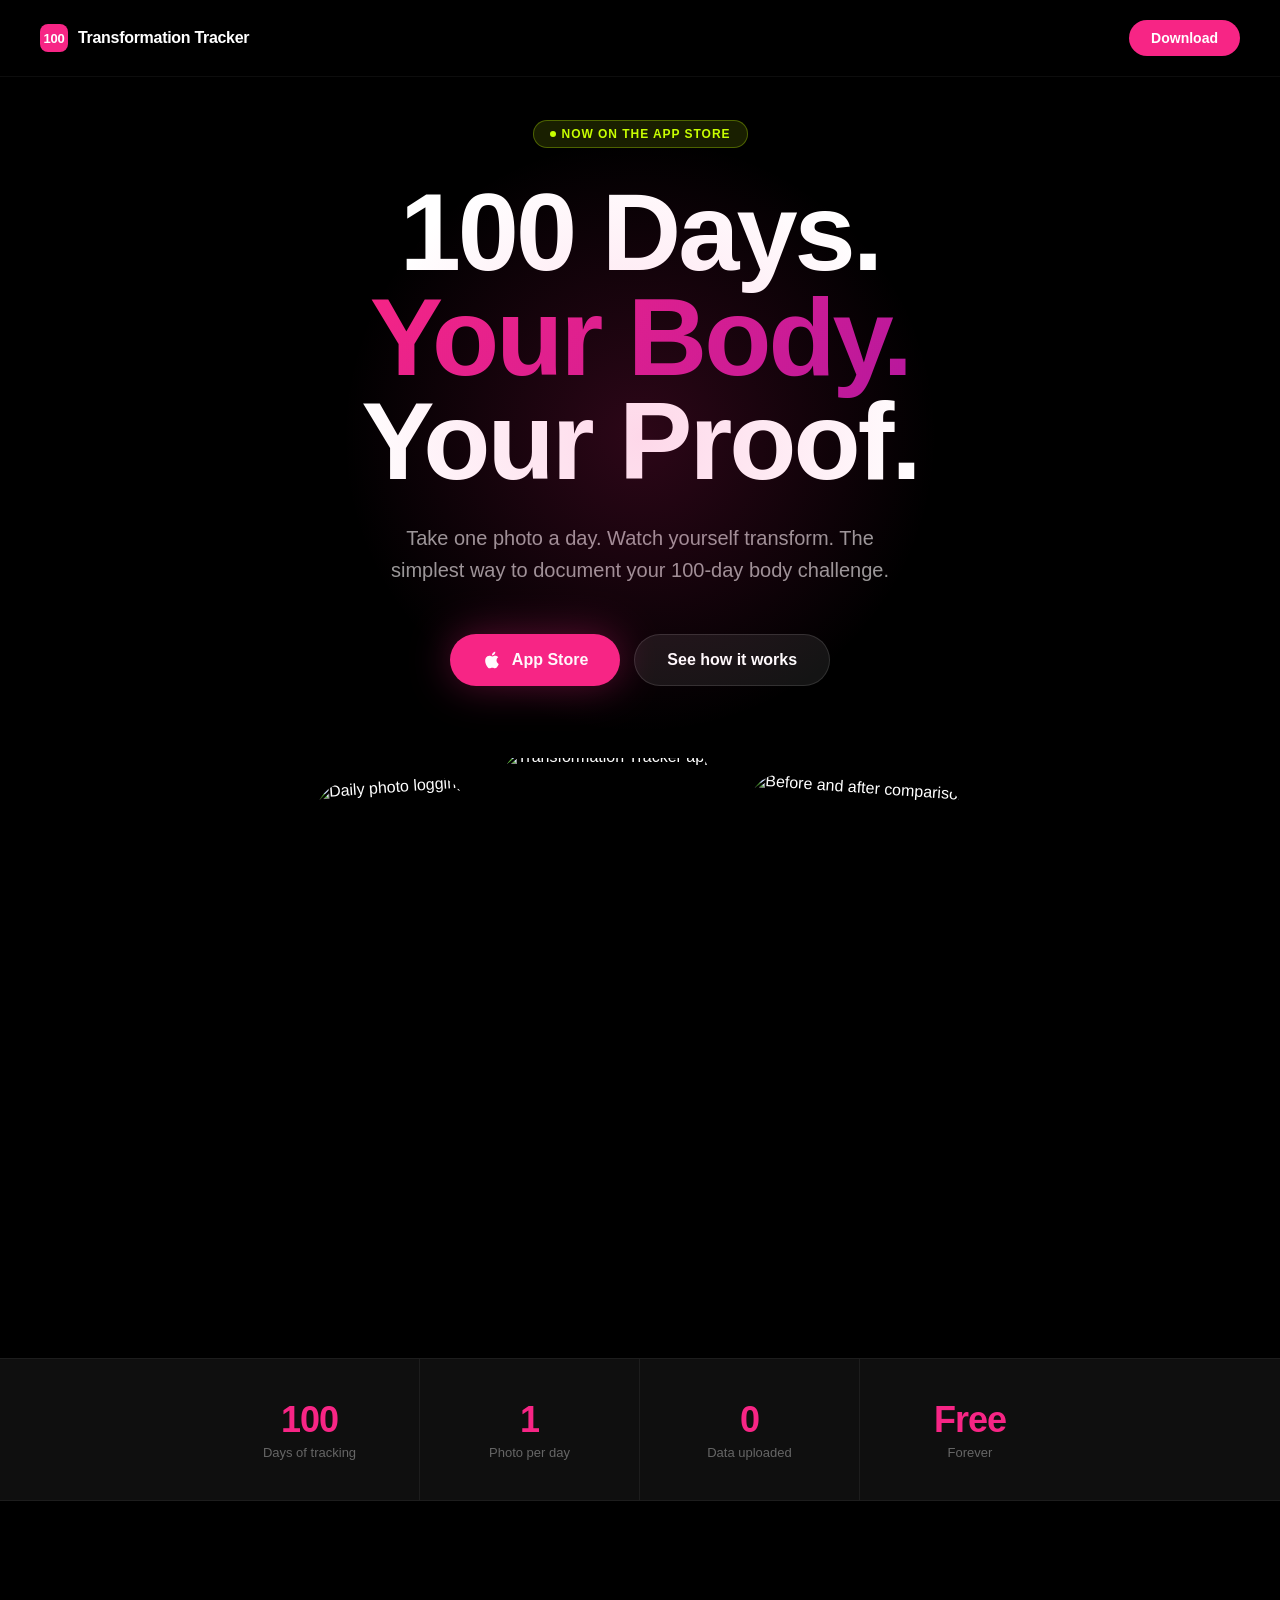
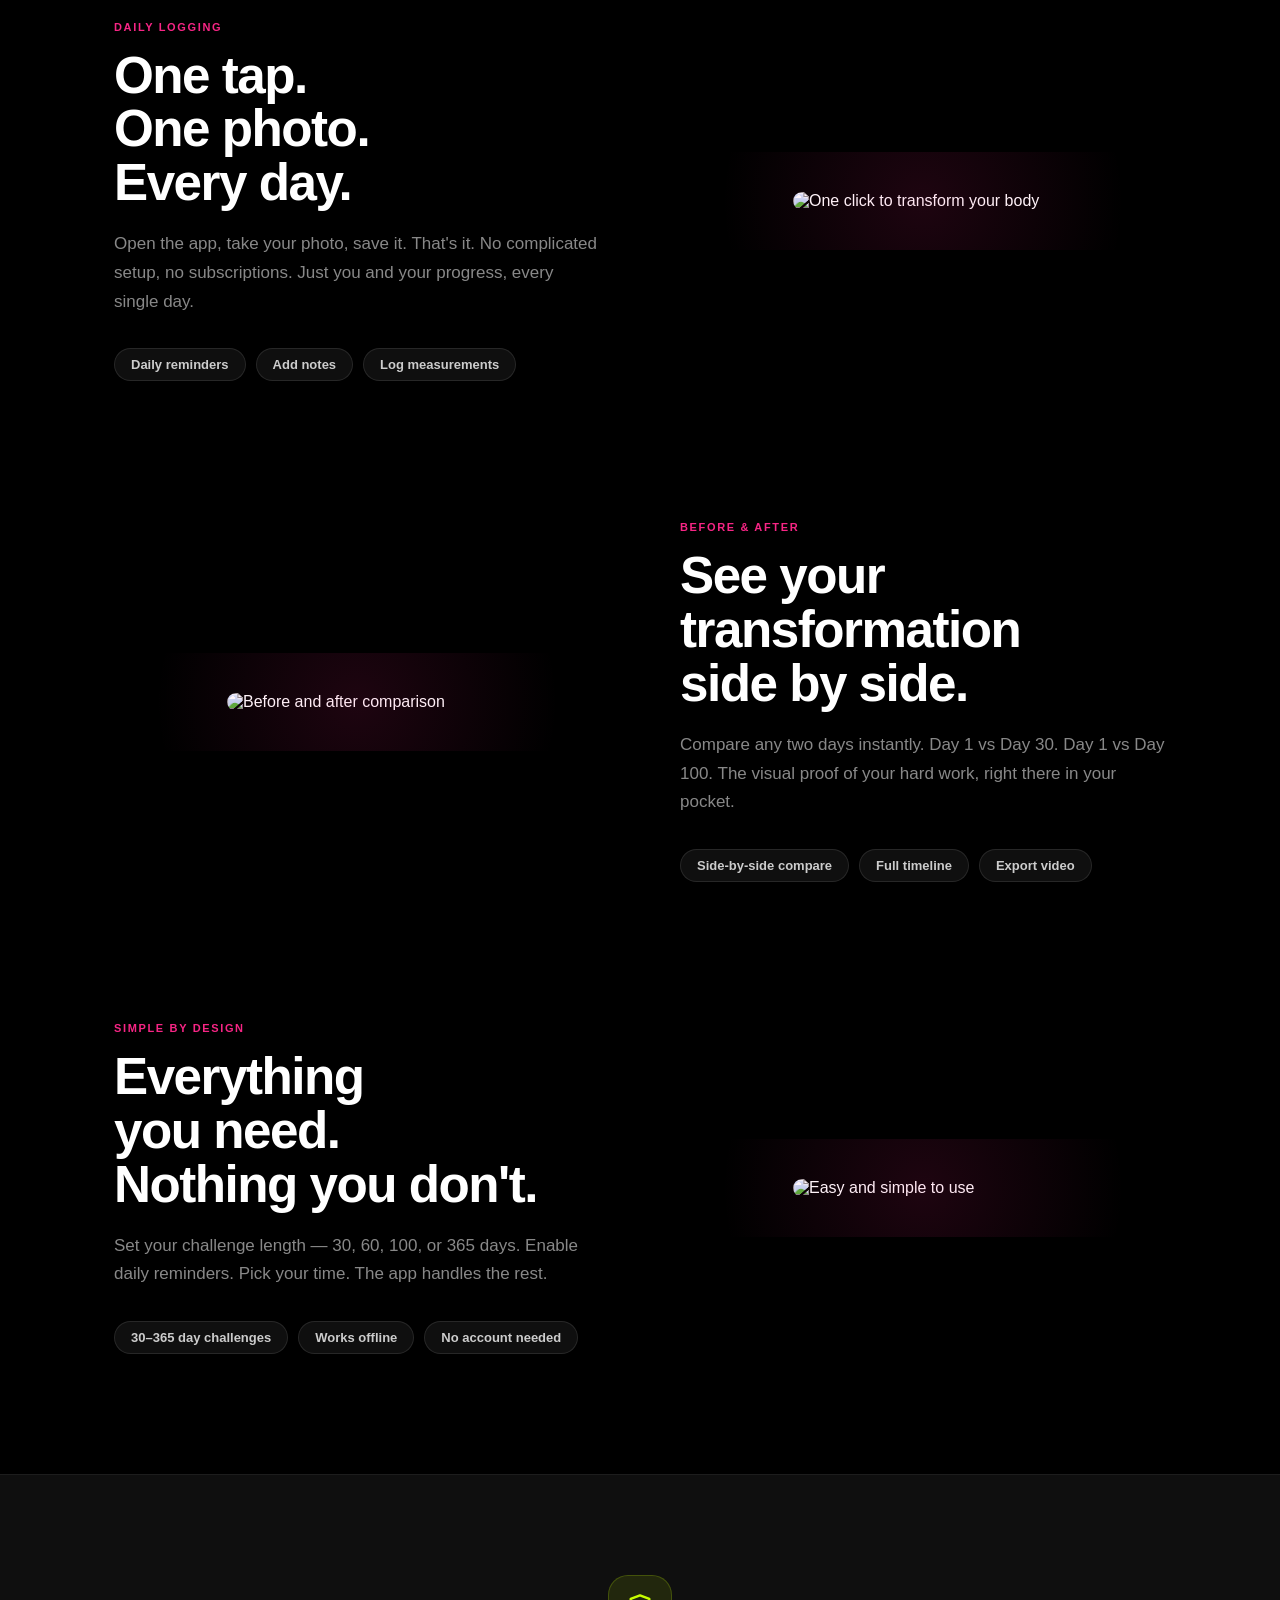
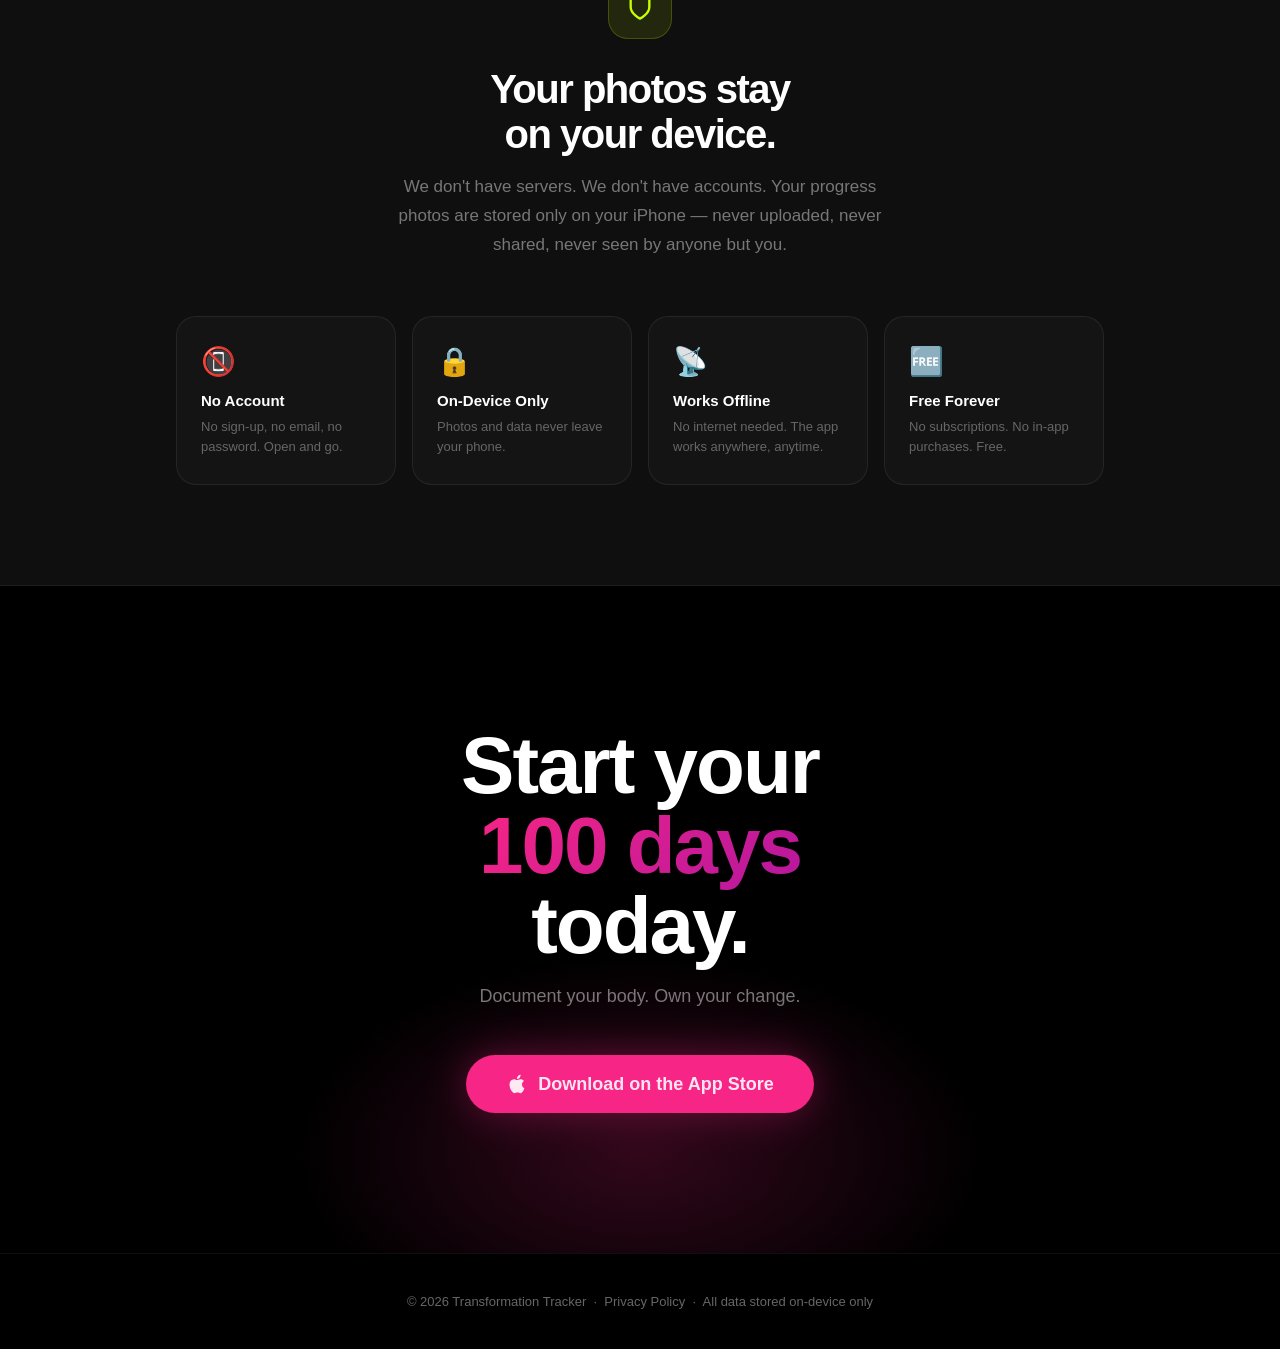
==== landing.html @ 6f02fa73 "Add landing page with screenshots and App Store CTA Co-Authored-By: Claude Sonnet 4.6 <noreply@anthr" ====
<!DOCTYPE html>
<html lang="en">
<head>
<meta charset="UTF-8">
<meta name="viewport" content="width=device-width, initial-scale=1.0">
<title>Transformation Tracker — 100 Day Challenge</title>
<meta name="description" content="Track your 100-day body transformation with daily progress photos. Fully private. Works offline. Available on the App Store.">
<meta property="og:title" content="Transformation Tracker">
<meta property="og:description" content="Document your body. Own your change. One photo a day.">
<meta property="og:image" content="1.png">
<style>
  *, *::before, *::after { box-sizing: border-box; margin: 0; padding: 0; }

  :root {
    --pink: #F72585;
    --lime: #C8FF00;
    --bg: #000;
    --surface: #0f0f0f;
    --card: #141414;
    --muted: #666;
    --text: #fff;
  }

  html { scroll-behavior: smooth; }

  body {
    background: var(--bg);
    color: var(--text);
    font-family: -apple-system, BlinkMacSystemFont, 'Segoe UI', sans-serif;
    overflow-x: hidden;
    -webkit-font-smoothing: antialiased;
  }

  /* ── NAV ── */
  nav {
    position: fixed; top: 0; left: 0; right: 0; z-index: 100;
    display: flex; align-items: center; justify-content: space-between;
    padding: 20px 40px;
    background: rgba(0,0,0,.7);
    backdrop-filter: blur(20px);
    -webkit-backdrop-filter: blur(20px);
    border-bottom: 1px solid rgba(255,255,255,.05);
  }
  .nav-logo {
    display: flex; align-items: center; gap: 10px;
    font-size: 16px; font-weight: 700; letter-spacing: -.3px;
  }
  .nav-logo-dot {
    width: 28px; height: 28px; border-radius: 8px;
    background: var(--pink);
    display: flex; align-items: center; justify-content: center;
    font-size: 13px; font-weight: 900; color: #fff;
  }
  .nav-cta {
    background: var(--pink); color: #fff;
    border: none; border-radius: 50px; padding: 10px 22px;
    font-size: 14px; font-weight: 700; cursor: pointer;
    text-decoration: none;
    transition: opacity .2s, transform .2s;
  }
  .nav-cta:hover { opacity: .85; transform: translateY(-1px); }

  /* ── HERO ── */
  .hero {
    min-height: 100vh;
    display: flex; flex-direction: column; align-items: center; justify-content: center;
    text-align: center; padding: 120px 24px 80px;
    position: relative; overflow: hidden;
  }
  .hero-glow {
    position: absolute; top: 10%; left: 50%; transform: translateX(-50%);
    width: 600px; height: 600px; border-radius: 50%;
    background: radial-gradient(circle, rgba(247,37,133,.18) 0%, transparent 70%);
    pointer-events: none;
  }
  .hero-badge {
    display: inline-flex; align-items: center; gap: 6px;
    background: rgba(200,255,0,.12); border: 1px solid rgba(200,255,0,.3);
    color: var(--lime); border-radius: 50px; padding: 6px 16px;
    font-size: 12px; font-weight: 700; letter-spacing: .08em; text-transform: uppercase;
    margin-bottom: 32px;
  }
  .hero-badge span { width: 6px; height: 6px; border-radius: 50%; background: var(--lime); }
  .hero h1 {
    font-size: clamp(52px, 10vw, 110px);
    font-weight: 900; line-height: .95; letter-spacing: -3px;
    margin-bottom: 28px;
  }
  .hero h1 em {
    font-style: normal;
    background: linear-gradient(135deg, var(--pink), #B5179E);
    -webkit-background-clip: text; -webkit-text-fill-color: transparent;
    background-clip: text;
  }
  .hero-sub {
    font-size: clamp(16px, 2.5vw, 20px); color: #999; line-height: 1.6;
    max-width: 520px; margin: 0 auto 48px;
  }
  .hero-actions { display: flex; gap: 14px; flex-wrap: wrap; justify-content: center; }
  .btn-primary {
    display: inline-flex; align-items: center; gap: 10px;
    background: var(--pink); color: #fff;
    border-radius: 50px; padding: 16px 32px;
    font-size: 16px; font-weight: 700; text-decoration: none;
    transition: transform .2s, box-shadow .2s;
    box-shadow: 0 0 40px rgba(247,37,133,.35);
  }
  .btn-primary:hover { transform: translateY(-2px); box-shadow: 0 0 60px rgba(247,37,133,.5); }
  .btn-secondary {
    display: inline-flex; align-items: center; gap: 10px;
    background: rgba(255,255,255,.08); color: #fff;
    border: 1px solid rgba(255,255,255,.12);
    border-radius: 50px; padding: 16px 32px;
    font-size: 16px; font-weight: 600; text-decoration: none;
    transition: background .2s;
  }
  .btn-secondary:hover { background: rgba(255,255,255,.13); }

  /* phone strip */
  .hero-phones {
    display: flex; gap: 20px; justify-content: center; align-items: flex-end;
    margin-top: 72px; padding: 0 20px;
    overflow: hidden;
  }
  .hero-phones img {
    height: 520px; border-radius: 36px;
    box-shadow: 0 40px 80px rgba(0,0,0,.8);
    transition: transform .4s;
  }
  .hero-phones img:nth-child(1) { transform: rotate(-4deg) translateY(20px); }
  .hero-phones img:nth-child(2) { transform: rotate(0deg) translateY(-10px); z-index: 2; }
  .hero-phones img:nth-child(3) { transform: rotate(4deg) translateY(20px); }
  .hero-phones img:nth-child(4) { display: none; }

  /* ── STATS BAR ── */
  .stats {
    display: flex; justify-content: center; gap: 0;
    border-top: 1px solid rgba(255,255,255,.06);
    border-bottom: 1px solid rgba(255,255,255,.06);
    background: var(--surface);
  }
  .stat {
    flex: 1; max-width: 220px;
    text-align: center; padding: 40px 20px;
    border-right: 1px solid rgba(255,255,255,.06);
  }
  .stat:last-child { border-right: none; }
  .stat-num { font-size: 36px; font-weight: 900; letter-spacing: -1px; color: var(--pink); }
  .stat-label { font-size: 13px; color: var(--muted); margin-top: 4px; font-weight: 500; }

  /* ── FEATURES ── */
  .section { padding: 120px 24px; max-width: 1100px; margin: 0 auto; }

  .feature {
    display: grid; grid-template-columns: 1fr 1fr;
    gap: 80px; align-items: center; margin-bottom: 140px;
  }
  .feature:last-child { margin-bottom: 0; }
  .feature.reverse { direction: rtl; }
  .feature.reverse > * { direction: ltr; }

  .feature-text {}
  .feature-eyebrow {
    font-size: 11px; font-weight: 800; letter-spacing: .15em; text-transform: uppercase;
    color: var(--pink); margin-bottom: 16px;
  }
  .feature h2 {
    font-size: clamp(32px, 4vw, 52px); font-weight: 900; line-height: 1.05;
    letter-spacing: -1.5px; margin-bottom: 20px;
  }
  .feature p {
    font-size: 17px; color: #888; line-height: 1.7; margin-bottom: 32px;
  }
  .feature-pills { display: flex; gap: 10px; flex-wrap: wrap; }
  .pill {
    background: rgba(255,255,255,.06); border: 1px solid rgba(255,255,255,.1);
    border-radius: 50px; padding: 8px 16px; font-size: 13px; font-weight: 600; color: #ccc;
  }

  .feature-img-wrap {
    position: relative; display: flex; justify-content: center;
  }
  .feature-img-wrap::before {
    content: ''; position: absolute; inset: -40px;
    background: radial-gradient(circle at center, rgba(247,37,133,.12) 0%, transparent 70%);
    pointer-events: none;
  }
  .feature-img-wrap img {
    width: 260px; border-radius: 36px;
    box-shadow: 0 40px 100px rgba(0,0,0,.7);
  }

  /* ── PRIVACY BLOCK ── */
  .privacy-section {
    background: var(--surface);
    border-top: 1px solid rgba(255,255,255,.06);
    border-bottom: 1px solid rgba(255,255,255,.06);
    padding: 100px 24px; text-align: center;
  }
  .privacy-icon {
    width: 64px; height: 64px; border-radius: 20px;
    background: rgba(200,255,0,.1); border: 1px solid rgba(200,255,0,.2);
    display: flex; align-items: center; justify-content: center;
    margin: 0 auto 28px;
  }
  .privacy-section h2 { font-size: 40px; font-weight: 900; letter-spacing: -1.5px; margin-bottom: 16px; }
  .privacy-section p { font-size: 17px; color: #777; max-width: 520px; margin: 0 auto; line-height: 1.7; }
  .privacy-cards {
    display: flex; justify-content: center; gap: 16px; margin-top: 56px; flex-wrap: wrap;
  }
  .privacy-card {
    background: var(--card); border: 1px solid rgba(255,255,255,.07);
    border-radius: 20px; padding: 28px 24px; max-width: 220px; text-align: left;
  }
  .privacy-card-icon { font-size: 28px; margin-bottom: 14px; }
  .privacy-card h4 { font-size: 15px; font-weight: 700; margin-bottom: 8px; }
  .privacy-card p { font-size: 13px; color: var(--muted); line-height: 1.5; }

  /* ── CTA ── */
  .cta-section {
    padding: 140px 24px; text-align: center;
    position: relative; overflow: hidden;
  }
  .cta-glow {
    position: absolute; bottom: -100px; left: 50%; transform: translateX(-50%);
    width: 700px; height: 400px;
    background: radial-gradient(ellipse, rgba(247,37,133,.2) 0%, transparent 70%);
    pointer-events: none;
  }
  .cta-section h2 {
    font-size: clamp(40px, 7vw, 80px); font-weight: 900;
    letter-spacing: -2px; line-height: 1; margin-bottom: 20px;
  }
  .cta-section p { font-size: 18px; color: #777; margin-bottom: 48px; }

  /* ── FOOTER ── */
  footer {
    border-top: 1px solid rgba(255,255,255,.06);
    padding: 40px 24px; text-align: center;
    color: var(--muted); font-size: 13px;
  }
  footer a { color: var(--muted); text-decoration: none; }
  footer a:hover { color: #fff; }

  /* ── RESPONSIVE ── */
  @media (max-width: 768px) {
    nav { padding: 16px 20px; }
    .feature { grid-template-columns: 1fr; gap: 48px; margin-bottom: 100px; }
    .feature.reverse { direction: ltr; }
    .feature-img-wrap { order: -1; }
    .feature-img-wrap img { width: 220px; }
    .hero-phones img { height: 340px; }
    .stats { flex-wrap: wrap; }
    .stat { min-width: 50%; border-bottom: 1px solid rgba(255,255,255,.06); }
  }
  @media (max-width: 480px) {
    .hero-phones img:nth-child(1),
    .hero-phones img:nth-child(3) { display: none; }
    .hero-phones img:nth-child(2) { height: 420px; transform: none; }
  }
</style>
</head>
<body>

<!-- NAV -->
<nav>
  <div class="nav-logo">
    <div class="nav-logo-dot">100</div>
    Transformation Tracker
  </div>
  <a href="#download" class="nav-cta">Download</a>
</nav>

<!-- HERO -->
<section class="hero">
  <div class="hero-glow"></div>
  <div class="hero-badge"><span></span> Now on the App Store</div>
  <h1>100 Days.<br><em>Your Body.</em><br>Your Proof.</h1>
  <p class="hero-sub">Take one photo a day. Watch yourself transform. The simplest way to document your 100-day body challenge.</p>
  <div class="hero-actions">
    <a href="#download" class="btn-primary">
      <svg width="20" height="20" viewBox="0 0 24 24" fill="currentColor"><path d="M18.71 19.5c-.83 1.24-1.71 2.45-3.05 2.47-1.34.03-1.77-.79-3.29-.79-1.53 0-2 .77-3.27.82-1.31.05-2.3-1.32-3.14-2.53C4.25 17 2.94 12.45 4.7 9.39c.87-1.52 2.43-2.48 4.12-2.51 1.28-.02 2.5.87 3.29.87.78 0 2.26-1.07 3.8-.91.65.03 2.47.26 3.64 1.98-.09.06-2.17 1.28-2.15 3.81.03 3.02 2.65 4.03 2.68 4.04-.03.07-.42 1.44-1.38 2.83M13 3.5c.73-.83 1.94-1.46 2.94-1.5.13 1.17-.34 2.35-1.04 3.19-.69.85-1.83 1.51-2.95 1.42-.15-1.15.41-2.35 1.05-3.11z"/></svg>
      App Store
    </a>
    <a href="#features" class="btn-secondary">See how it works</a>
  </div>
  <div class="hero-phones">
    <img src="2.png" alt="Daily photo logging">
    <img src="1.png" alt="Transformation Tracker app">
    <img src="3.png" alt="Before and after comparison">
    <img src="4.png" alt="Settings">
  </div>
</section>

<!-- STATS -->
<div class="stats">
  <div class="stat">
    <div class="stat-num">100</div>
    <div class="stat-label">Days of tracking</div>
  </div>
  <div class="stat">
    <div class="stat-num">1</div>
    <div class="stat-label">Photo per day</div>
  </div>
  <div class="stat">
    <div class="stat-num">0</div>
    <div class="stat-label">Data uploaded</div>
  </div>
  <div class="stat">
    <div class="stat-num">Free</div>
    <div class="stat-label">Forever</div>
  </div>
</div>

<!-- FEATURES -->
<div class="section" id="features">

  <!-- Feature 1 -->
  <div class="feature">
    <div class="feature-text">
      <div class="feature-eyebrow">Daily Logging</div>
      <h2>One tap.<br>One photo.<br>Every day.</h2>
      <p>Open the app, take your photo, save it. That's it. No complicated setup, no subscriptions. Just you and your progress, every single day.</p>
      <div class="feature-pills">
        <span class="pill">Daily reminders</span>
        <span class="pill">Add notes</span>
        <span class="pill">Log measurements</span>
      </div>
    </div>
    <div class="feature-img-wrap">
      <img src="2.png" alt="One click to transform your body">
    </div>
  </div>

  <!-- Feature 2 -->
  <div class="feature reverse">
    <div class="feature-text">
      <div class="feature-eyebrow">Before & After</div>
      <h2>See your<br>transformation<br>side by side.</h2>
      <p>Compare any two days instantly. Day 1 vs Day 30. Day 1 vs Day 100. The visual proof of your hard work, right there in your pocket.</p>
      <div class="feature-pills">
        <span class="pill">Side-by-side compare</span>
        <span class="pill">Full timeline</span>
        <span class="pill">Export video</span>
      </div>
    </div>
    <div class="feature-img-wrap">
      <img src="3.png" alt="Before and after comparison">
    </div>
  </div>

  <!-- Feature 3 -->
  <div class="feature">
    <div class="feature-text">
      <div class="feature-eyebrow">Simple by Design</div>
      <h2>Everything<br>you need.<br>Nothing you don't.</h2>
      <p>Set your challenge length — 30, 60, 100, or 365 days. Enable daily reminders. Pick your time. The app handles the rest.</p>
      <div class="feature-pills">
        <span class="pill">30–365 day challenges</span>
        <span class="pill">Works offline</span>
        <span class="pill">No account needed</span>
      </div>
    </div>
    <div class="feature-img-wrap">
      <img src="4.png" alt="Easy and simple to use">
    </div>
  </div>

</div>

<!-- PRIVACY -->
<div class="privacy-section">
  <div class="privacy-icon">
    <svg width="28" height="28" viewBox="0 0 24 24" fill="none" stroke="#C8FF00" stroke-width="2" stroke-linecap="round" stroke-linejoin="round"><path d="M12 22s8-4 8-10V5l-8-3-8 3v7c0 6 8 10 8 10z"/></svg>
  </div>
  <h2>Your photos stay<br>on your device.</h2>
  <p>We don't have servers. We don't have accounts. Your progress photos are stored only on your iPhone — never uploaded, never shared, never seen by anyone but you.</p>
  <div class="privacy-cards">
    <div class="privacy-card">
      <div class="privacy-card-icon">📵</div>
      <h4>No Account</h4>
      <p>No sign-up, no email, no password. Open and go.</p>
    </div>
    <div class="privacy-card">
      <div class="privacy-card-icon">🔒</div>
      <h4>On-Device Only</h4>
      <p>Photos and data never leave your phone.</p>
    </div>
    <div class="privacy-card">
      <div class="privacy-card-icon">📡</div>
      <h4>Works Offline</h4>
      <p>No internet needed. The app works anywhere, anytime.</p>
    </div>
    <div class="privacy-card">
      <div class="privacy-card-icon">🆓</div>
      <h4>Free Forever</h4>
      <p>No subscriptions. No in-app purchases. Free.</p>
    </div>
  </div>
</div>

<!-- FINAL CTA -->
<section class="cta-section" id="download">
  <div class="cta-glow"></div>
  <h2>Start your<br><em style="font-style:normal; background:linear-gradient(135deg,#F72585,#B5179E); -webkit-background-clip:text; -webkit-text-fill-color:transparent; background-clip:text;">100 days</em><br>today.</h2>
  <p>Document your body. Own your change.</p>
  <a href="#" class="btn-primary" style="font-size:18px; padding:18px 40px;">
    <svg width="22" height="22" viewBox="0 0 24 24" fill="currentColor"><path d="M18.71 19.5c-.83 1.24-1.71 2.45-3.05 2.47-1.34.03-1.77-.79-3.29-.79-1.53 0-2 .77-3.27.82-1.31.05-2.3-1.32-3.14-2.53C4.25 17 2.94 12.45 4.7 9.39c.87-1.52 2.43-2.48 4.12-2.51 1.28-.02 2.5.87 3.29.87.78 0 2.26-1.07 3.8-.91.65.03 2.47.26 3.64 1.98-.09.06-2.17 1.28-2.15 3.81.03 3.02 2.65 4.03 2.68 4.04-.03.07-.42 1.44-1.38 2.83M13 3.5c.73-.83 1.94-1.46 2.94-1.5.13 1.17-.34 2.35-1.04 3.19-.69.85-1.83 1.51-2.95 1.42-.15-1.15.41-2.35 1.05-3.11z"/></svg>
    Download on the App Store
  </a>
</section>

<!-- FOOTER -->
<footer>
  <p>&copy; 2026 Transformation Tracker &nbsp;·&nbsp; <a href="#">Privacy Policy</a> &nbsp;·&nbsp; All data stored on-device only</p>
</footer>

</body>
</html>
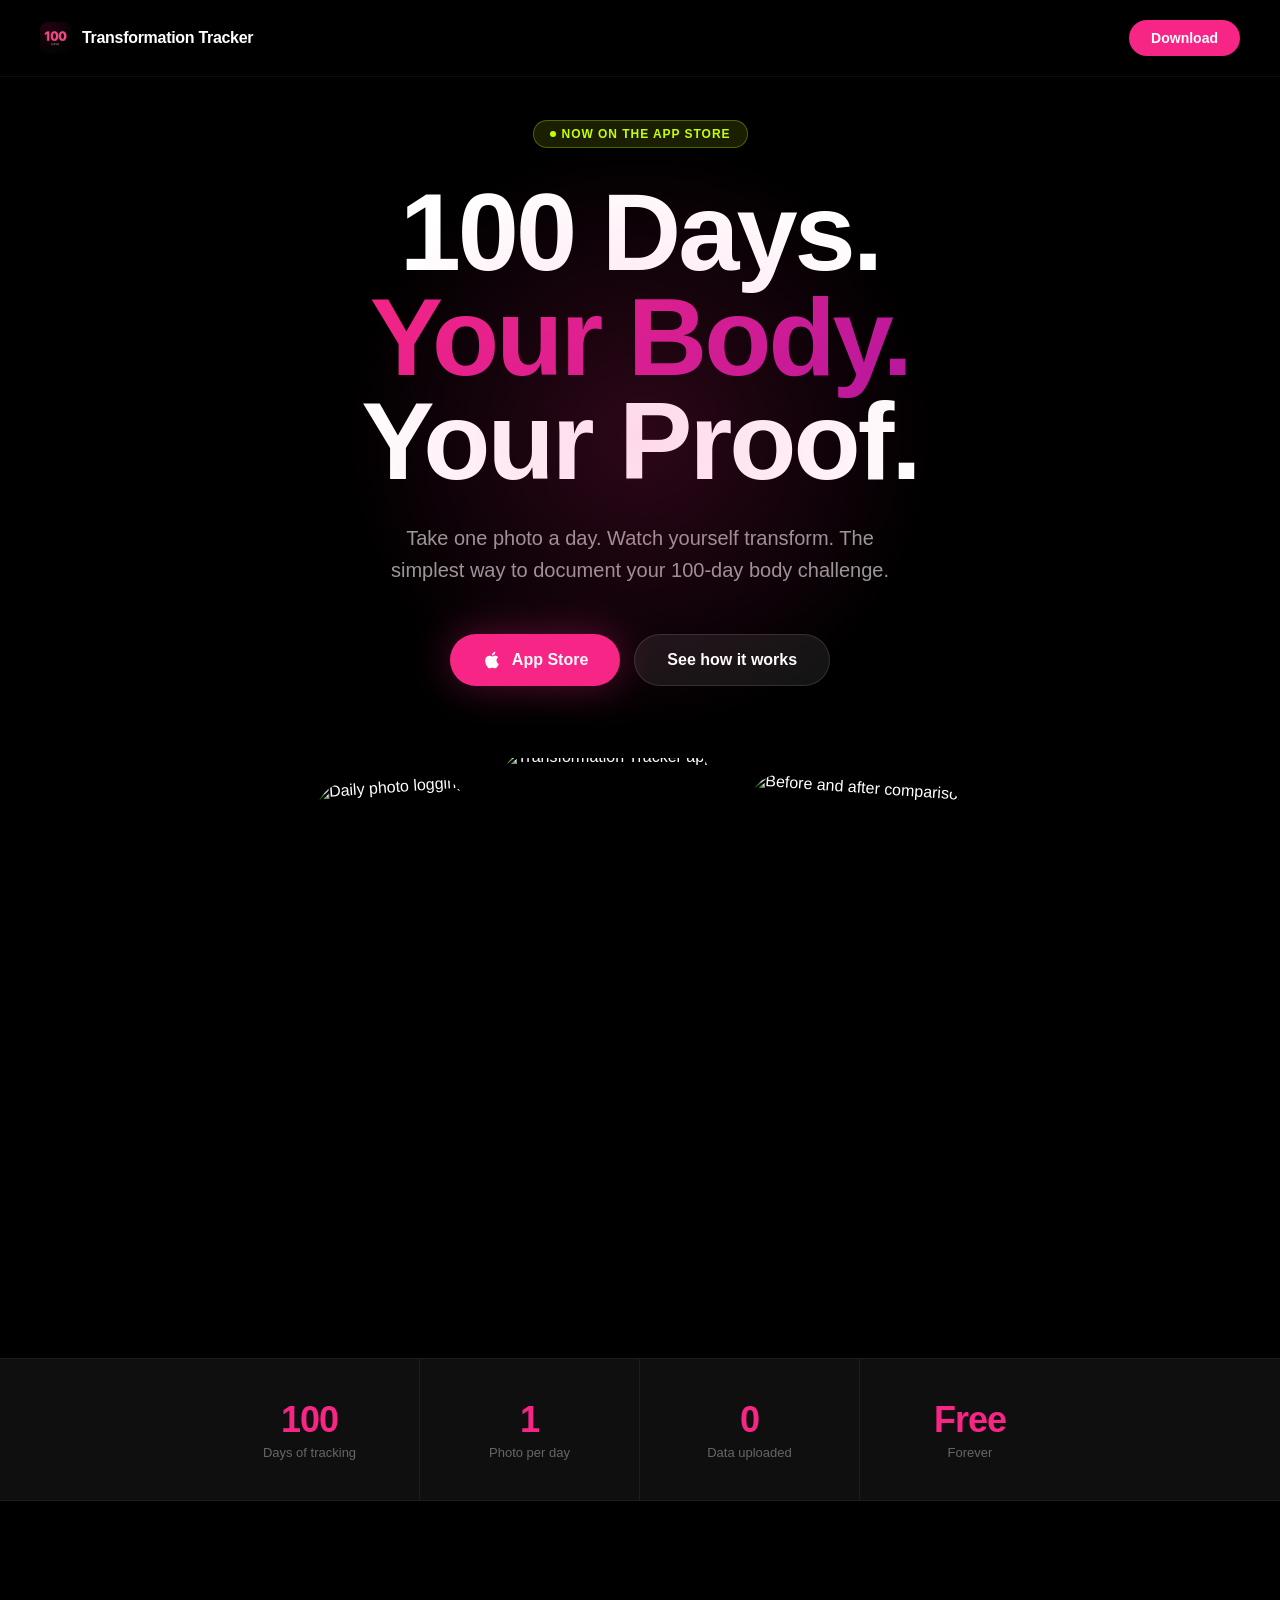
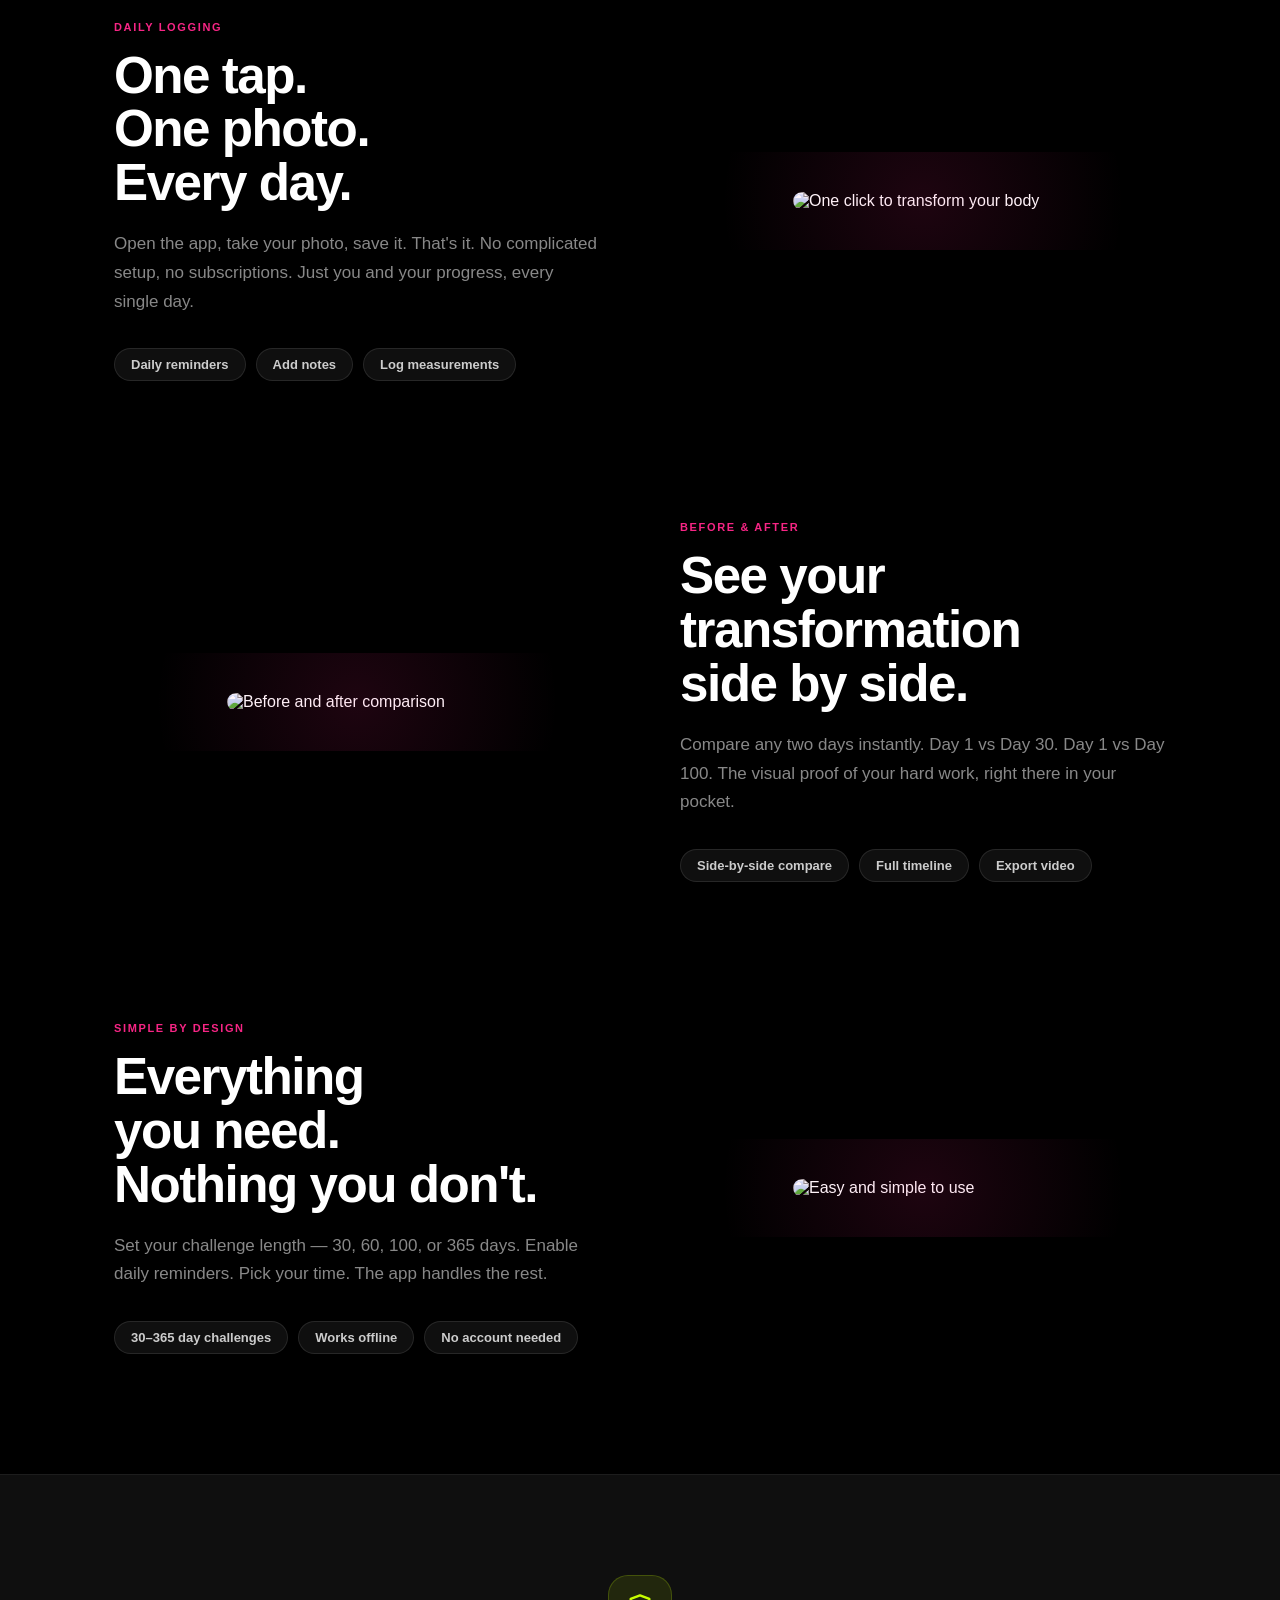
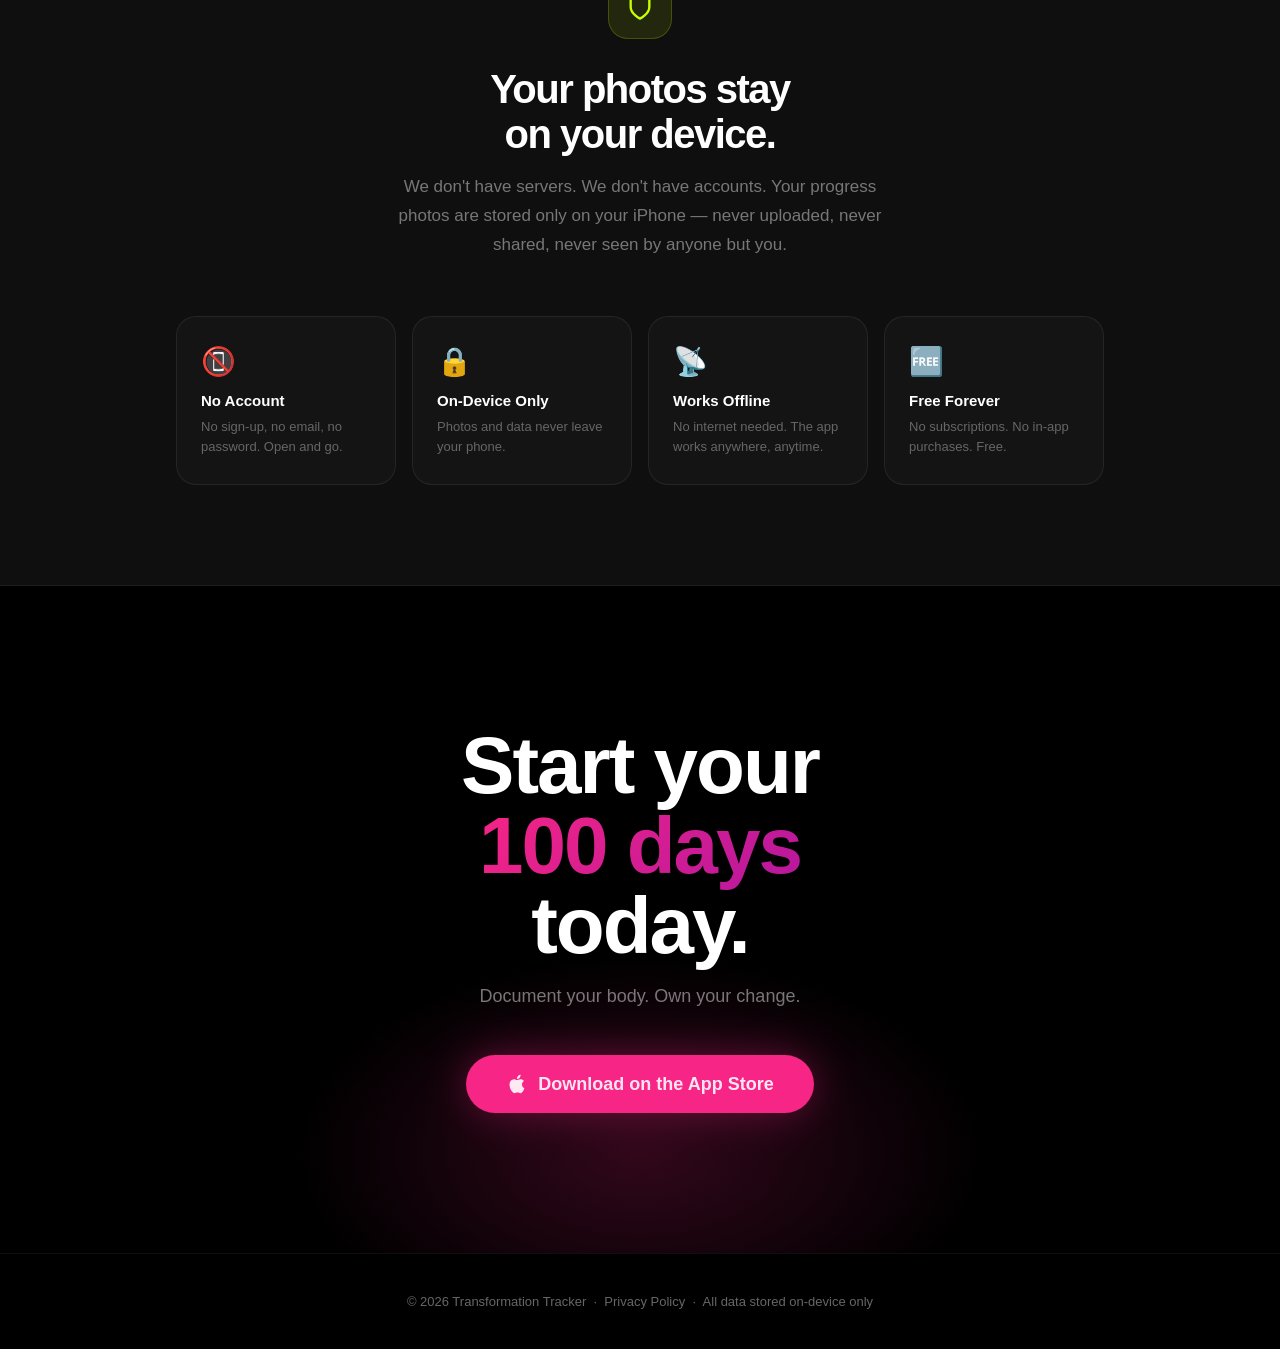
==== commit 6295537d: "Use real app icon in landing page nav Co-Authored-By: Claude Sonnet 4.6 <noreply@anthropic.com>" ====
--- a/landing.html
+++ b/landing.html
@@ -45,11 +45,8 @@
     display: flex; align-items: center; gap: 10px;
     font-size: 16px; font-weight: 700; letter-spacing: -.3px;
   }
-  .nav-logo-dot {
-    width: 28px; height: 28px; border-radius: 8px;
-    background: var(--pink);
-    display: flex; align-items: center; justify-content: center;
-    font-size: 13px; font-weight: 900; color: #fff;
+  .nav-logo img {
+    width: 32px; height: 32px; border-radius: 8px;
   }
   .nav-cta {
     background: var(--pink); color: #fff;
@@ -265,7 +262,7 @@
 <!-- NAV -->
 <nav>
   <div class="nav-logo">
-    <div class="nav-logo-dot">100</div>
+    <img src="icons/icon-192.png" alt="Transformation Tracker">
     Transformation Tracker
   </div>
   <a href="#download" class="nav-cta">Download</a>
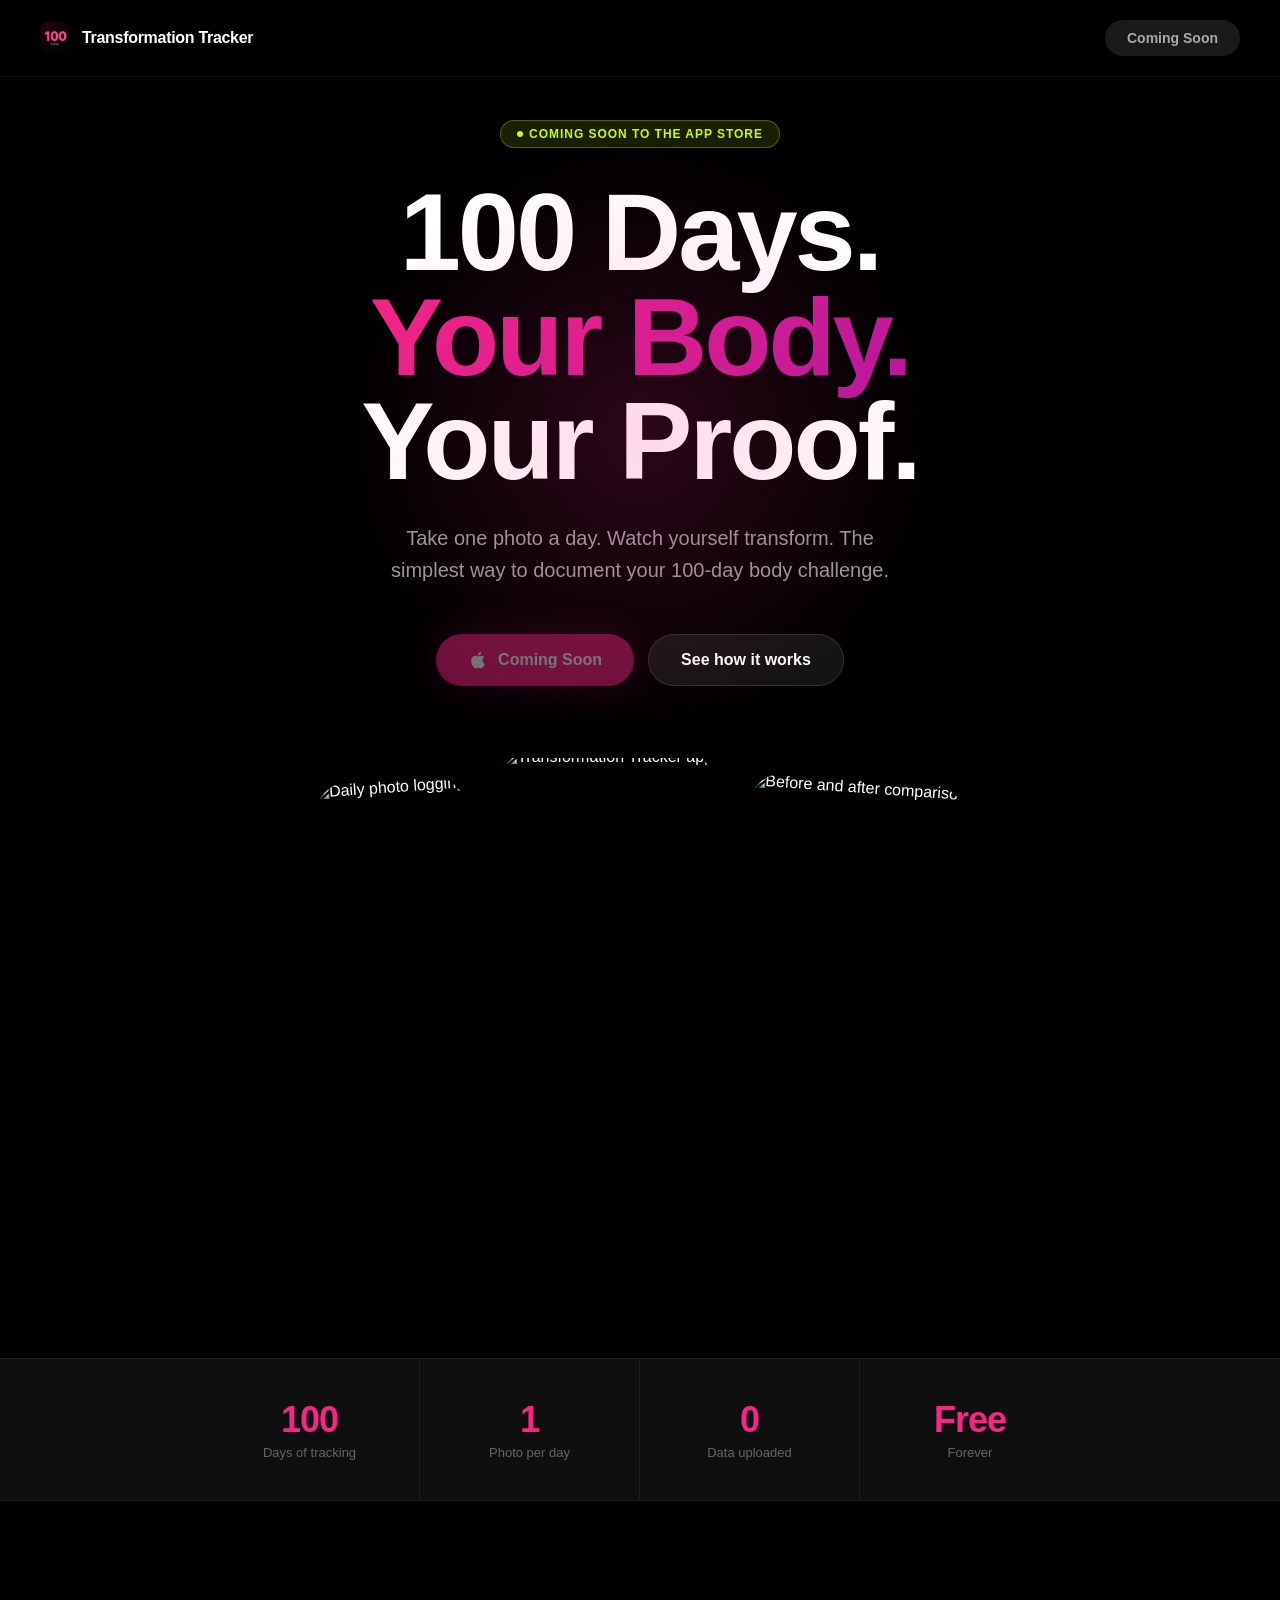
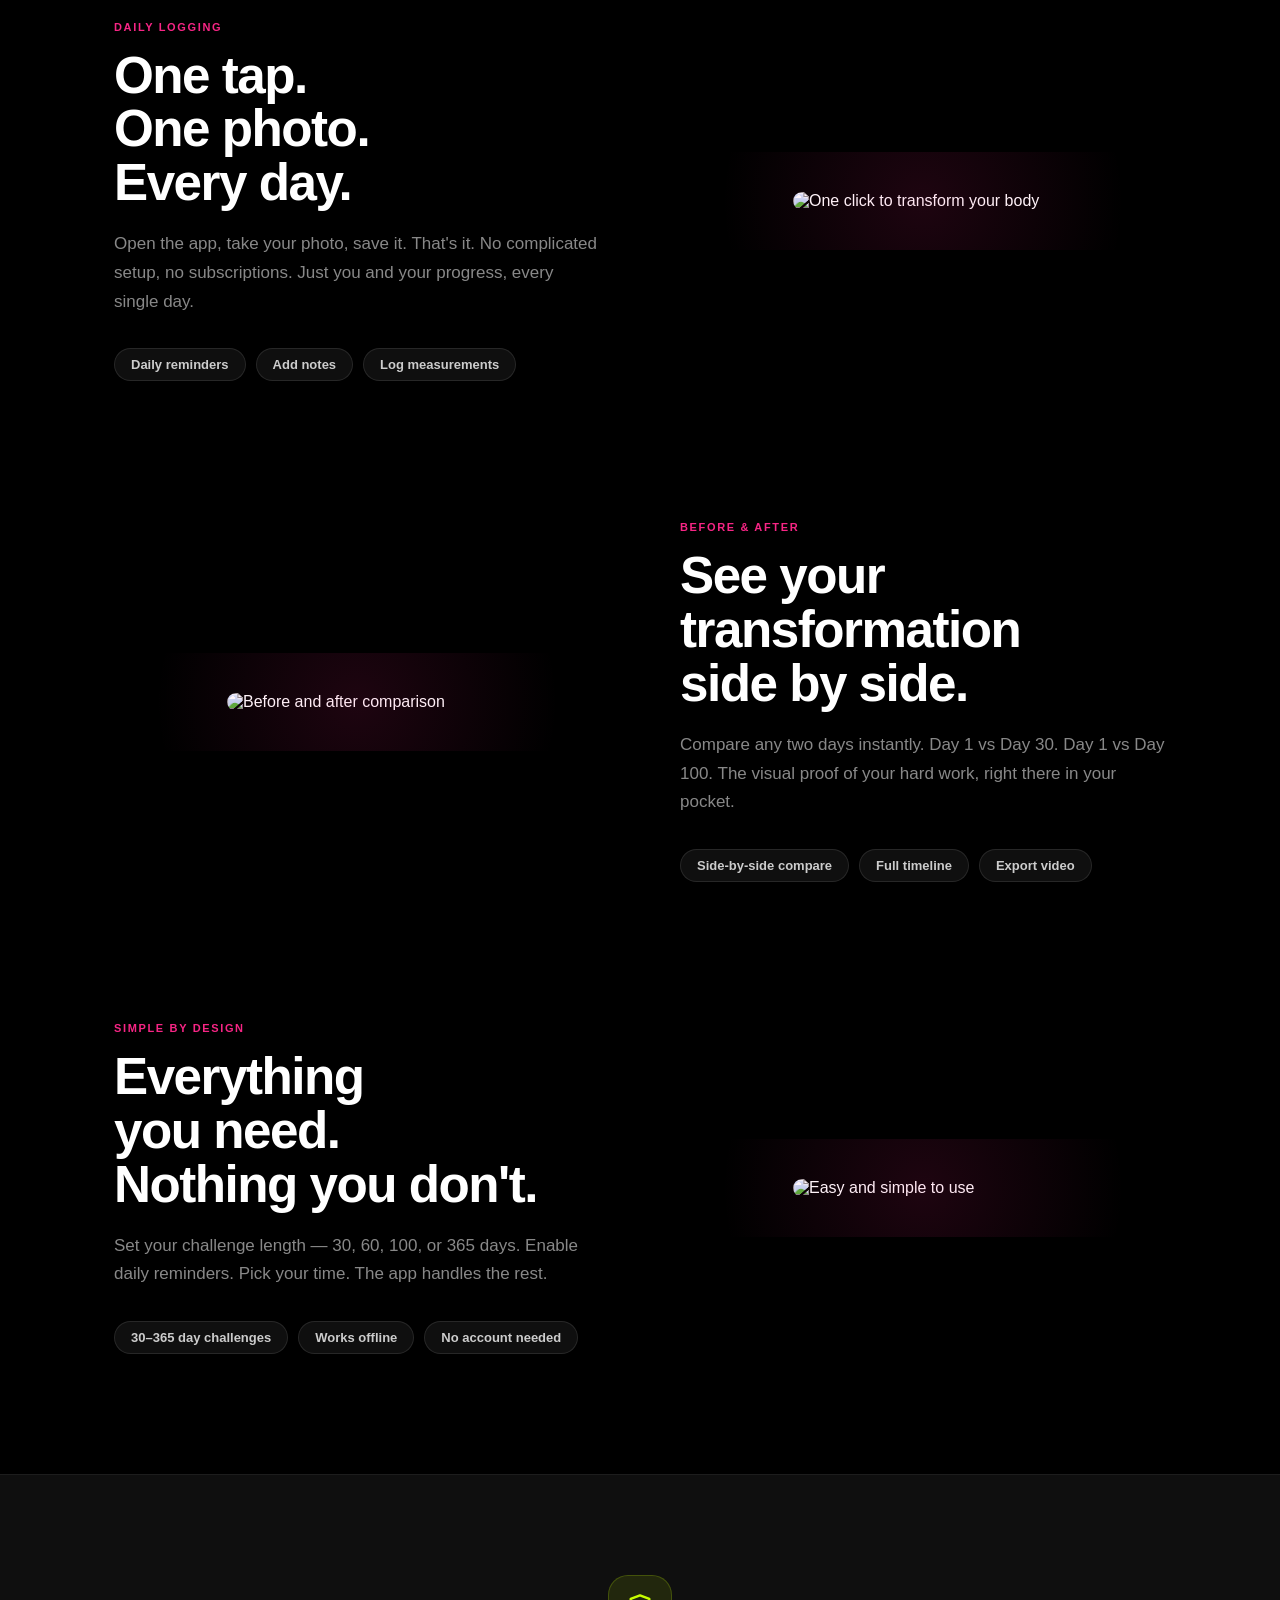
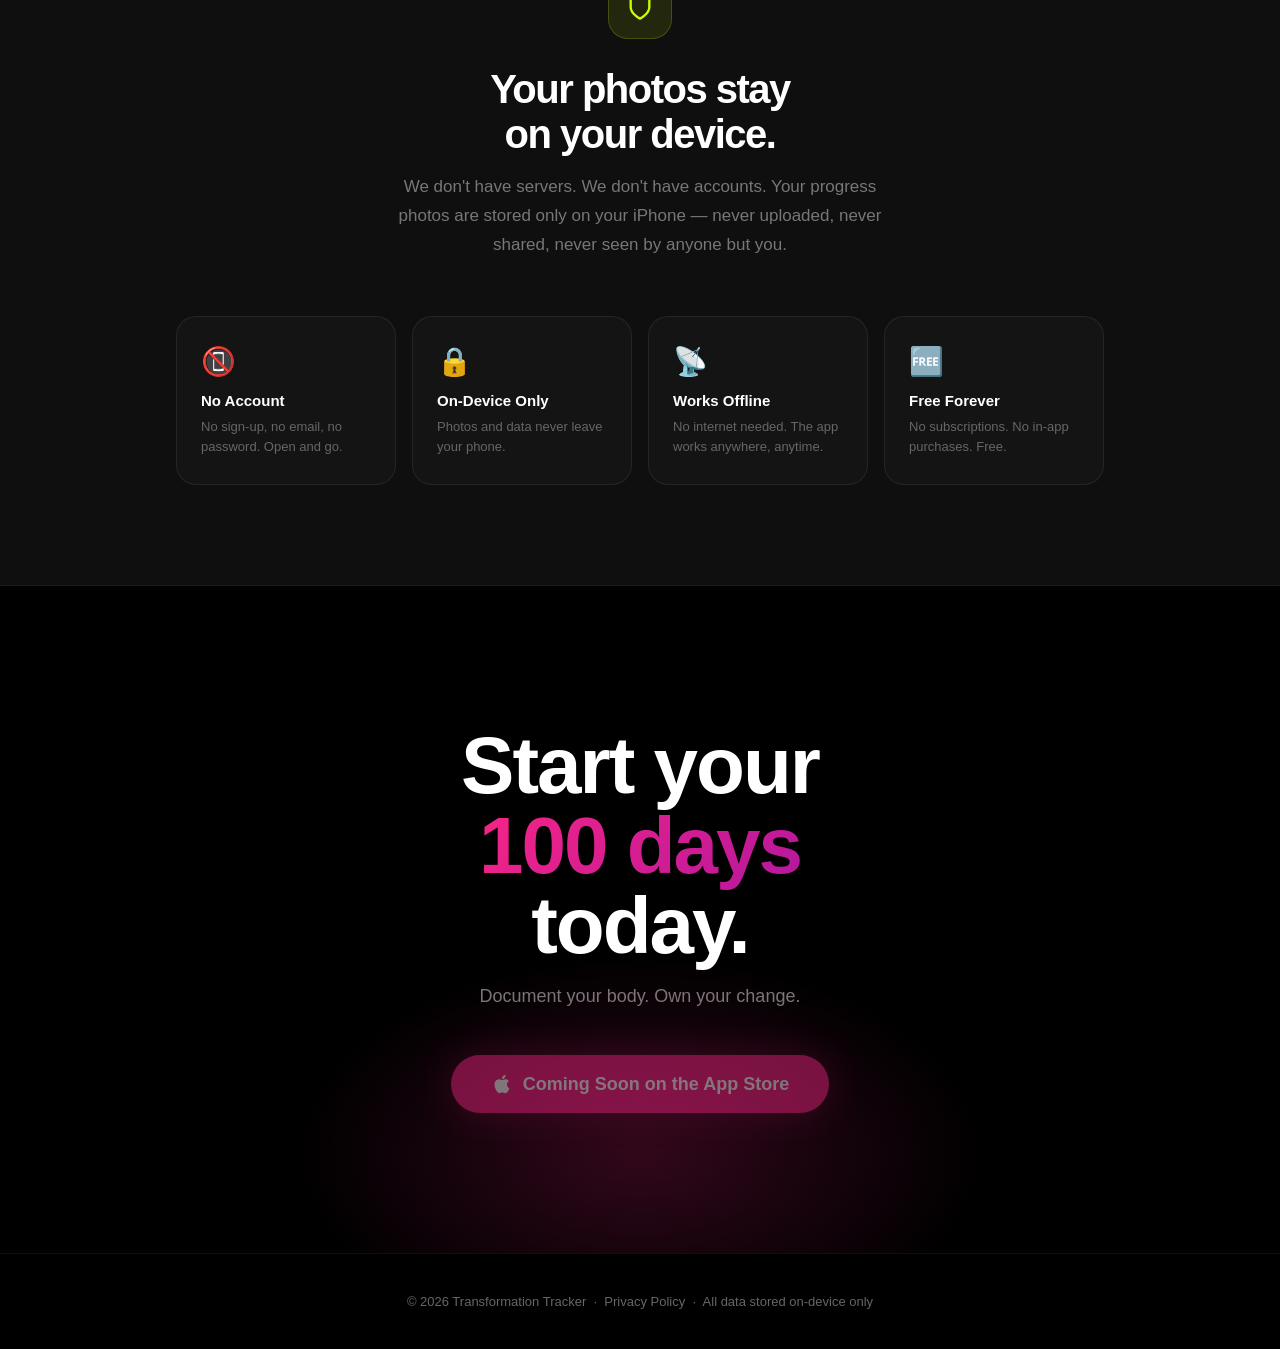
==== commit 79af33ff: "Replace App Store buttons with Coming Soon state Co-Authored-By: Claude Sonnet 4.6 <noreply@anthropi" ====
--- a/landing.html
+++ b/landing.html
@@ -4,7 +4,7 @@
 <meta charset="UTF-8">
 <meta name="viewport" content="width=device-width, initial-scale=1.0">
 <title>Transformation Tracker — 100 Day Challenge</title>
-<meta name="description" content="Track your 100-day body transformation with daily progress photos. Fully private. Works offline. Available on the App Store.">
+<meta name="description" content="Track your 100-day body transformation with daily progress photos. Fully private. Works offline. Coming soon to the App Store.">
 <meta property="og:title" content="Transformation Tracker">
 <meta property="og:description" content="Document your body. Own your change. One photo a day.">
 <meta property="og:image" content="1.png">
@@ -265,20 +265,20 @@
     <img src="icons/icon-192.png" alt="Transformation Tracker">
     Transformation Tracker
   </div>
-  <a href="#download" class="nav-cta">Download</a>
+  <span class="nav-cta" style="background:rgba(255,255,255,.1); color:#aaa; cursor:default;">Coming Soon</span>
 </nav>
 
 <!-- HERO -->
 <section class="hero">
   <div class="hero-glow"></div>
-  <div class="hero-badge"><span></span> Now on the App Store</div>
+  <div class="hero-badge"><span></span> Coming Soon to the App Store</div>
   <h1>100 Days.<br><em>Your Body.</em><br>Your Proof.</h1>
   <p class="hero-sub">Take one photo a day. Watch yourself transform. The simplest way to document your 100-day body challenge.</p>
   <div class="hero-actions">
-    <a href="#download" class="btn-primary">
+    <span class="btn-primary" style="opacity:.45; cursor:default;">
       <svg width="20" height="20" viewBox="0 0 24 24" fill="currentColor"><path d="M18.71 19.5c-.83 1.24-1.71 2.45-3.05 2.47-1.34.03-1.77-.79-3.29-.79-1.53 0-2 .77-3.27.82-1.31.05-2.3-1.32-3.14-2.53C4.25 17 2.94 12.45 4.7 9.39c.87-1.52 2.43-2.48 4.12-2.51 1.28-.02 2.5.87 3.29.87.78 0 2.26-1.07 3.8-.91.65.03 2.47.26 3.64 1.98-.09.06-2.17 1.28-2.15 3.81.03 3.02 2.65 4.03 2.68 4.04-.03.07-.42 1.44-1.38 2.83M13 3.5c.73-.83 1.94-1.46 2.94-1.5.13 1.17-.34 2.35-1.04 3.19-.69.85-1.83 1.51-2.95 1.42-.15-1.15.41-2.35 1.05-3.11z"/></svg>
-      App Store
-    </a>
+      Coming Soon
+    </span>
     <a href="#features" class="btn-secondary">See how it works</a>
   </div>
   <div class="hero-phones">
@@ -401,10 +401,10 @@
   <div class="cta-glow"></div>
   <h2>Start your<br><em style="font-style:normal; background:linear-gradient(135deg,#F72585,#B5179E); -webkit-background-clip:text; -webkit-text-fill-color:transparent; background-clip:text;">100 days</em><br>today.</h2>
   <p>Document your body. Own your change.</p>
-  <a href="#" class="btn-primary" style="font-size:18px; padding:18px 40px;">
+  <span class="btn-primary" style="font-size:18px; padding:18px 40px; opacity:.45; cursor:default;">
     <svg width="22" height="22" viewBox="0 0 24 24" fill="currentColor"><path d="M18.71 19.5c-.83 1.24-1.71 2.45-3.05 2.47-1.34.03-1.77-.79-3.29-.79-1.53 0-2 .77-3.27.82-1.31.05-2.3-1.32-3.14-2.53C4.25 17 2.94 12.45 4.7 9.39c.87-1.52 2.43-2.48 4.12-2.51 1.28-.02 2.5.87 3.29.87.78 0 2.26-1.07 3.8-.91.65.03 2.47.26 3.64 1.98-.09.06-2.17 1.28-2.15 3.81.03 3.02 2.65 4.03 2.68 4.04-.03.07-.42 1.44-1.38 2.83M13 3.5c.73-.83 1.94-1.46 2.94-1.5.13 1.17-.34 2.35-1.04 3.19-.69.85-1.83 1.51-2.95 1.42-.15-1.15.41-2.35 1.05-3.11z"/></svg>
-    Download on the App Store
-  </a>
+    Coming Soon on the App Store
+  </span>
 </section>
 
 <!-- FOOTER -->
